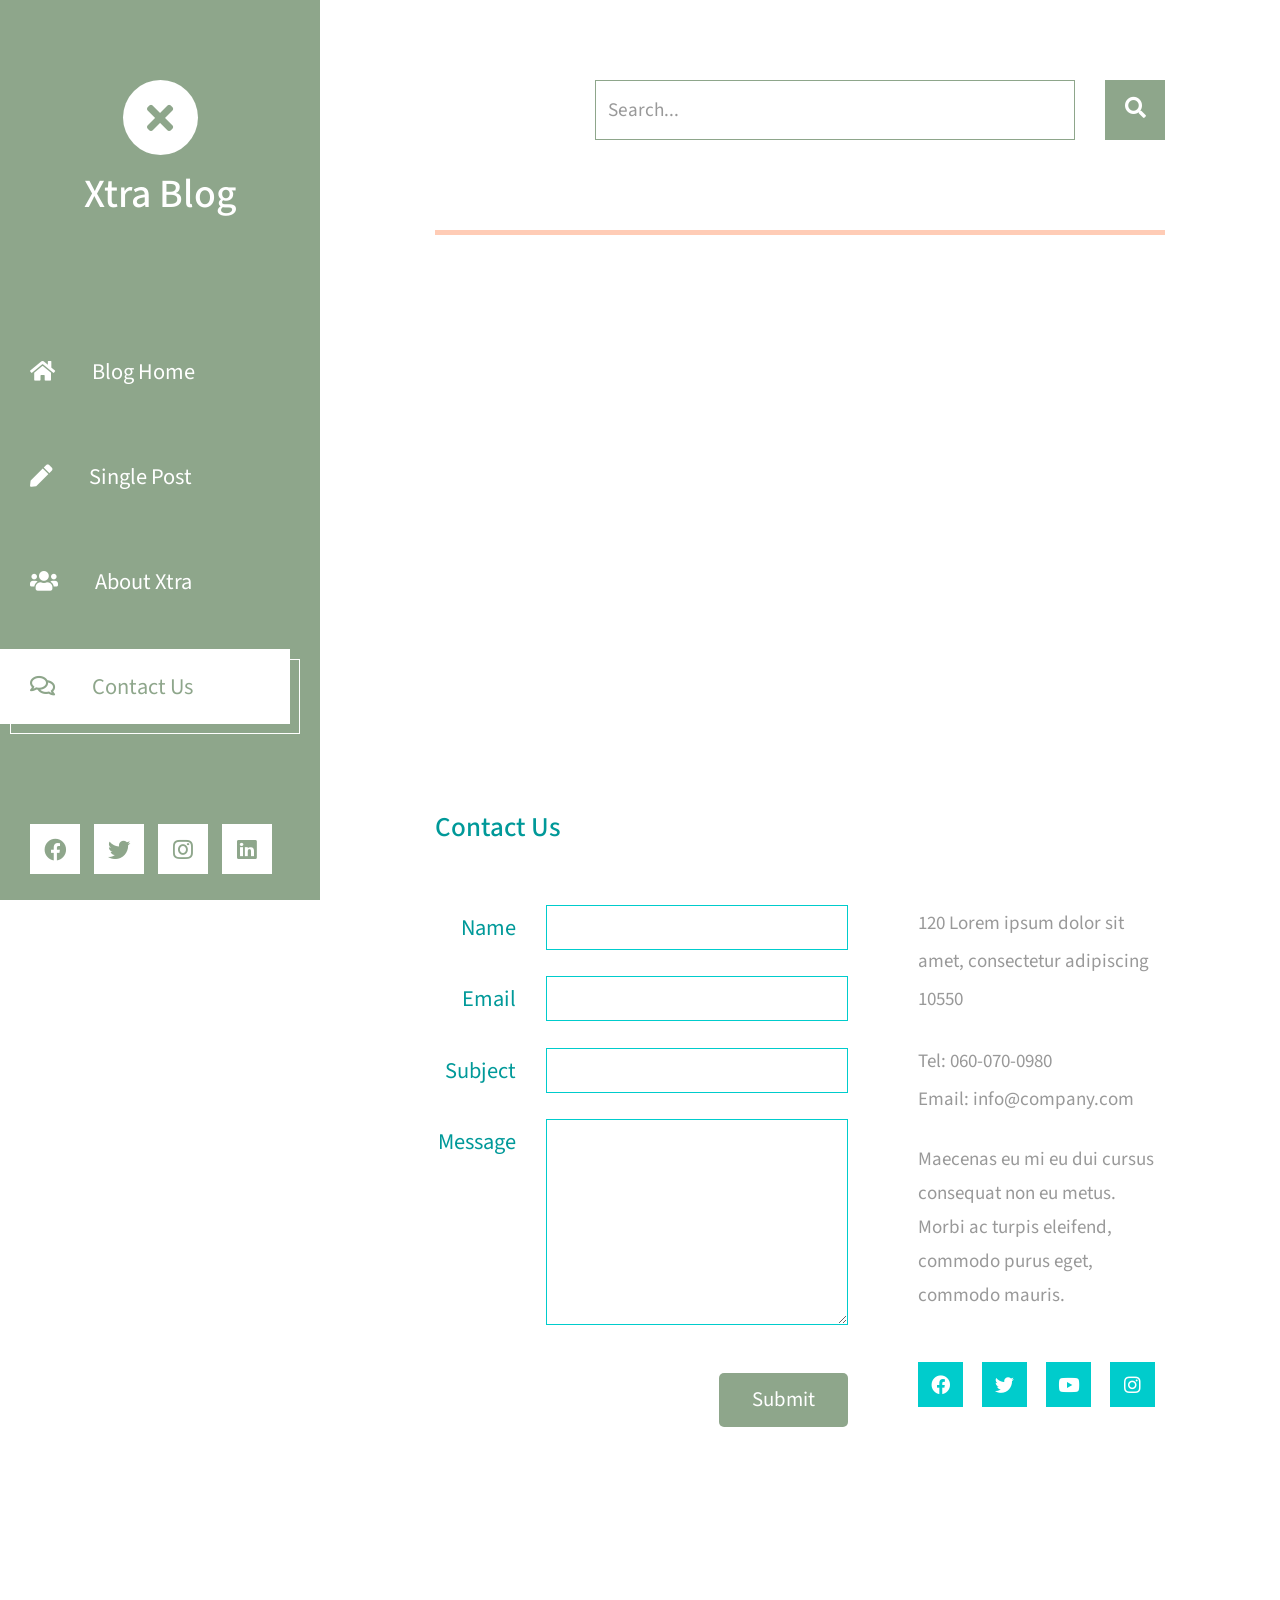
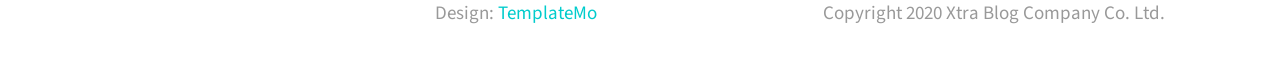
==== contact.html @ 541dd895 "v2, use this" ====
<!DOCTYPE html>
<html lang="en">
<head>
	<meta charset="UTF-8">
	<meta name="viewport" content="width=device-width, initial-scale=1.0">
	<title>Xtra Blog</title>
	<link rel="stylesheet" href="fontawesome/css/all.min.css"> <!-- https://fontawesome.com/ -->
	<link href="https://fonts.googleapis.com/css2?family=Source+Sans+Pro&display=swap" rel="stylesheet"> <!-- https://fonts.google.com/ -->
    <link href="css/bootstrap.min.css" rel="stylesheet">
    <link href="css/templatemo-xtra-blog.css" rel="stylesheet">
<!--
    
TemplateMo 553 Xtra Blog

https://templatemo.com/tm-553-xtra-blog

-->
</head>
<body>
	<header class="tm-header" id="tm-header">
        <div class="tm-header-wrapper">
            <button class="navbar-toggler" type="button" aria-label="Toggle navigation">
                <i class="fas fa-bars"></i>
            </button>
            <div class="tm-site-header">
                <div class="mb-3 mx-auto tm-site-logo"><i class="fas fa-times fa-2x"></i></div>            
                <h1 class="text-center">Xtra Blog</h1>
            </div>
            <nav class="tm-nav" id="tm-nav">            
                <ul>
                    <li class="tm-nav-item"><a href="index.html" class="tm-nav-link">
                        <i class="fas fa-home"></i>
                        Blog Home
                    </a></li>
                    <li class="tm-nav-item"><a href="post.html" class="tm-nav-link">
                        <i class="fas fa-pen"></i>
                        Single Post
                    </a></li>
                    <li class="tm-nav-item"><a href="about.html" class="tm-nav-link">
                        <i class="fas fa-users"></i>
                        About Xtra
                    </a></li>
                    <li class="tm-nav-item active"><a href="contact.html" class="tm-nav-link">
                        <i class="far fa-comments"></i>
                        Contact Us
                    </a></li>
                </ul>
            </nav>
            <div class="tm-mb-65">
                <a href="https://facebook.com" class="tm-social-link">
                    <i class="fab fa-facebook tm-social-icon"></i>
                </a>
                <a href="https://twitter.com" class="tm-social-link">
                    <i class="fab fa-twitter tm-social-icon"></i>
                </a>
                <a href="https://instagram.com" class="tm-social-link">
                    <i class="fab fa-instagram tm-social-icon"></i>
                </a>
                <a href="https://linkedin.com" class="tm-social-link">
                    <i class="fab fa-linkedin tm-social-icon"></i>
                </a>
            </div>
            <p class="tm-mb-80 pr-5 text-white">
                Xtra Blog is a multi-purpose HTML template from TemplateMo website. Left side is a sticky menu bar. Right side content will scroll up and down.
            </p>
        </div>
    </header>
    <div class="container-fluid">
        <main class="tm-main">
            <!-- Search form -->
            <div class="row tm-row">
                <div class="col-12">
                    <form method="GET" class="form-inline tm-mb-80 tm-search-form">                
                        <input class="form-control tm-search-input" name="query" type="text" placeholder="Search..." aria-label="Search">
                        <button class="tm-search-button" type="submit">
                            <i class="fas fa-search tm-search-icon" aria-hidden="true"></i>
                        </button>                                
                    </form>
                </div>                
            </div>            
            <div class="row tm-row tm-mb-45">
                <div class="col-12">
                    <hr class="tm-hr-primary tm-mb-55">
                    <div class="gmap_canvas"> <!-- Google Map -->
                        <iframe width="100%" height="477" id="gmap_canvas"
                            src="https://maps.google.com/maps?q=Av.+L%C3%BAcio+Costa,+Rio+de+Janeiro+-+RJ,+Brazil&t=&z=13&ie=UTF8&iwloc=&output=embed"
                            frameborder="0" scrolling="no" marginheight="0" marginwidth="0"></iframe>
                    </div>
                </div>                
            </div>
            <div class="row tm-row tm-mb-120">
                <div class="col-12">
                    <h2 class="tm-color-primary tm-post-title tm-mb-60">Contact Us</h2>
                </div>
                <div class="col-lg-7 tm-contact-left">
                    <form method="POST" action="" class="mb-5 ml-auto mr-0 tm-contact-form">                        
                        <div class="form-group row mb-4">
                            <label for="name" class="col-sm-3 col-form-label text-right tm-color-primary">Name</label>
                            <div class="col-sm-9">
                                <input class="form-control mr-0 ml-auto" name="name" id="name" type="text" required>                            
                            </div>
                        </div>
                        <div class="form-group row mb-4">
                            <label for="email" class="col-sm-3 col-form-label text-right tm-color-primary">Email</label>
                            <div class="col-sm-9">
                                <input class="form-control mr-0 ml-auto" name="email" id="email" type="email" required>
                            </div>
                        </div>
                        <div class="form-group row mb-4">
                            <label for="subject" class="col-sm-3 col-form-label text-right tm-color-primary">Subject</label>
                            <div class="col-sm-9">
                                <input class="form-control mr-0 ml-auto" name="subject" id="subject" type="text" required>
                            </div>
                        </div>
                        <div class="form-group row mb-5">
                            <label for="message" class="col-sm-3 col-form-label text-right tm-color-primary">Message</label>
                            <div class="col-sm-9">
                                <textarea class="form-control mr-0 ml-auto" name="message" id="message" rows="8" required></textarea>                                
                            </div>
                        </div>
                        <div class="form-group row text-right">
                            <div class="col-12">
                                <button class="tm-btn tm-btn-primary tm-btn-small">Submit</button>                        
                            </div>                            
                        </div>                                
                    </form>
                </div>
                <div class="col-lg-5 tm-contact-right">
                    <address class="mb-4 tm-color-gray">
                        120 Lorem ipsum dolor sit amet,
                        consectetur adipiscing 10550
                    </address>
                    <span class="d-block">
                        Tel:
                        <a href="tel:060-070-0980" class="tm-color-gray">060-070-0980</a>
                    </span>
                    <span class="mb-4 d-block">
                        Email:
                        <a href="mailto:info@company.com" class="tm-color-gray">info@company.com</a>
                    </span>
                    <p class="mb-5 tm-line-height-short">
                        Maecenas eu mi eu dui cursus
                        consequat non eu metus. Morbi ac
                        turpis eleifend, commodo purus
                        eget, commodo mauris.
                    </p>
                    <ul class="tm-social-links">
                        <li class="mb-2">
                            <a href="https://facebook.com" class="d-flex align-items-center justify-content-center">
                                <i class="fab fa-facebook"></i>
                            </a>
                        </li>
                        <li class="mb-2">
                            <a href="https://twitter.com" class="d-flex align-items-center justify-content-center">
                                <i class="fab fa-twitter"></i>
                            </a>
                        </li>
                        <li class="mb-2">
                            <a href="https://youtube.com" class="d-flex align-items-center justify-content-center">
                                <i class="fab fa-youtube"></i>
                            </a>
                        </li>
                        <li class="mb-2">
                            <a href="https://instagram.com" class="d-flex align-items-center justify-content-center mr-0">
                                <i class="fab fa-instagram"></i>
                            </a>
                        </li>
                    </ul>
                </div>
            </div>      
            <footer class="row tm-row">
                <div class="col-md-6 col-12 tm-color-gray">
                    Design: <a rel="nofollow" target="_parent" href="https://templatemo.com" class="tm-external-link">TemplateMo</a>
                </div>
                <div class="col-md-6 col-12 tm-color-gray tm-copyright">
                    Copyright 2020 Xtra Blog Company Co. Ltd.
                </div>
            </footer>
        </main>
    </div>
    <script src="js/jquery.min.js"></script>
    <script src="js/templatemo-script.js"></script>
</body>
</html>
---- css/templatemo-xtra-blog.css ----
/*

TemplateMo 553 Xtra Blog

https://templatemo.com/tm-553-xtra-blog

*/

html { overflow-x: hidden; }

body {
    margin: 0;
    padding: 0;
    font-family: 'Source Sans Pro', sans-serif;
    font-size: 19px;
    line-height: 2em;
    overflow-x: hidden;
}

p, span { color: #999; }
hr { 
    border-top-color: #CCC; 
    margin-top: 10px;
    margin-bottom: 10px;
}
.form-control::-webkit-input-placeholder { color: #999; }  
.form-control:-ms-input-placeholder { color: #999; }  
.form-control::placeholder { color: #999; }

.tm-header {
    background-color: #8EA68B;
    color: white;
    
    position: fixed;
    top: 0;
    left: 0;
    bottom: 0;
    z-index: 100;
    width: 400px;
    overflow-y: visible;     
}

.tm-header-wrapper {
    overflow-y: scroll;
    scrollbar-width: none;
    -ms-overflow-style: none;
    padding: 30px;
    width: 100%;
    height: 100%; 
}

.tm-header-wrapper::-webkit-scrollbar {
    width: 0;
    height: 0;
}

.tm-site-header {
    margin-top: 50px;
    margin-bottom: 115px;
}

.tm-site-logo {
    width: 75px;
    height: 75px;
    border-radius: 50%;
    background-color: white;    
    display: flex;
    align-items: center;
    justify-content: center;
}

.tm-site-logo i { color: #8EA68B; }

.tm-main {
    margin-left: 400px;
    padding: 80px 100px 25px;
}

.tm-post { max-width: 470px; }

.tm-row {
    max-width: 980px;
    justify-content: space-between;
}

.tm-nav { margin-bottom: 100px; }

.tm-nav-item {
    list-style: none;
    margin-bottom: 30px;
}

.tm-nav-link {
    color: white;
    background-color: transparent;
    height: 75px;
    width: 100%;
    max-width: 300px;    
    display: flex;
    align-items: center;
    font-size: 1.4rem;
    padding: 30px;
}

.tm-nav-item:hover .tm-nav-link,
.tm-nav-item.active .tm-nav-link
 {
    color: #8EA68B;
    background-color: white;
    text-decoration: none;
}

.tm-nav ul { position: relative; }

.tm-nav-item:hover:after,
.tm-nav-item.active:after {
    content: '';
    width: 100%;
    max-width: 300px;    
    height: 75px;
    display: block;
    border: 1px solid white;
    margin-left: 10px;
    margin-top: -65px;
    position: absolute;
    z-index: -1000;
}

.tm-nav-link i { margin-right: 37px; }

ul { 
    margin: 0; 
    padding: 0;
}

.tm-nav { margin-left: -30px; }

.tm-social-link {
    display: inline-block;
    background-color: white;    
    font-size: 1.4rem;
    width: 50px;
    height: 50px;
    text-align: center;
    padding-top: 8px; 
    margin-right: 15px;   
    margin-bottom: 15px;
}

.tm-social-icon { 
    color: #8EA68B;    
    transition: all 0.3s ease;
}

.tm-social-link:hover .tm-social-icon.fa-facebook { color: #3b5998; }
.tm-social-link:hover .tm-social-icon.fa-twitter { color: #00acee; }
.tm-social-link:hover .tm-social-icon.fa-instagram { color: #3f729b; }
.tm-social-link:hover .tm-social-icon.fa-linkedin { color: #0e76a8; }
.navbar-toggler { display: none; }

.tm-search-form {
    display: flex;
    align-items: center;
    justify-content: flex-end;
}

.form-inline .form-control.tm-search-input {
    display: block;
    height: 60px;
    width: 480px;
    margin-right: 30px;
    border-radius: 0;
    border-color: #8EA68B;
    font-size: 1.2rem;
}

.tm-search-button {
    width: 60px;
    height: 60px;
    border: none;
    background-color: #8EA68B;
    transition: all 0.3s ease;
}

.tm-search-button:hover { background-color: #09b6b6; }

.tm-search-icon {
    color: white;
    font-size: 1.3rem;
}

.tm-post-link {
    display: block;
    position: relative;
	cursor: pointer;
}

.tm-post-link-inner {
    overflow: hidden;
    background: #3085a3;
}

.tm-post-link img {
    position: relative;
	display: block;
	min-height: 100%;
	max-width: 100%;
	opacity: 0.8;
}

.effect-lily img {
	max-width: none;
	width: -webkit-calc(100% + 50px);
	width: calc(100% + 50px);
	opacity: 0.7;
	-webkit-transition: opacity 0.35s, -webkit-transform 0.35s;
	transition: opacity 0.35s, transform 0.35s;
	-webkit-transform: translate3d(-40px,0, 0);
	transform: translate3d(-40px,0,0);
}

.effect-lily:hover img { opacity: 1; }

.effect-lily:hover img {
    -webkit-transform: translate3d(0,0,0);
	transform: translate3d(0,0,0);
}

.tm-post { margin-bottom: 75px; }

.tm-new-badge {
    top: 25px;
    right: -10px;
    background-color: #0CC;
    color: white;
    padding: 5px 20px;
}

.tm-post-title {
    font-size: 1.7rem;
    transition: all 0.3s ease;
}

.tm-h3 {
    font-size: 1.3rem;
    color: #999;
}

.tm-post-link:hover .tm-post-title { color: #8EA68B; }

.tm-btn {
    display: inline-block;
    border-radius: 5px;
    font-size: 1.3rem;
    transition: all 0.3s ease;
}

.tm-btn-primary {    
    background-color: #8EA68B;
    color: white;  
    padding: 8px 43px;
    border: none;
}

.tm-btn-small { padding: 8px 33px; }

.tm-btn-primary:hover {
    background-color: #D6DFD5;
    color: white;
}

.tm-paging-nav ul li {
    list-style: none;
    display: inline-block;
    margin-right: 10px;
}

.tm-paging-nav ul li:last-child { margin-right: 0; }

.tm-paging-link {
    background-color: #F0F0F0;
    color: #999;
    width: 50px;
    height: 50px;
    display: flex;
    align-items: center;
    justify-content: center;    
}

.tm-paging-item .tm-paging-link:hover,
.tm-paging-item.active .tm-paging-link {
    background-color: #0CC;
    color: white;
}

.tm-btn.disabled {
    background-color: #F0F0F0;
    color: #999;
    cursor: not-allowed;
}

.tm-external-link { color: #0CC; }
.tm-external-link:hover { color: #09b6b6; }

.tm-paging-wrapper {
    display: flex;
    justify-content: flex-end;
    align-items: center;
}

.tm-prev-next-wrapper,
.tm-paging-wrapper {
    flex: 0 0 50%;
    max-width: 50%;
    padding-left: 15px;
    padding-right: 15px;
}

.tm-copyright { text-align: right; }

/* Single Post page */
hr.tm-hr-primary { border-top: 5px solid rgb(255, 204, 182); }

video {
    width: 100%;
    height: auto;
}

.tm-comment {
    display: flex;
    align-items: flex-start;
}

.tm-comment-figure {
    margin-top: 10px;
    margin-right: 30px;
}

.tm-comment-reply { padding-left: 37px; }

.form-control {
    height: 45px;
    border-color: #0CC;
    border-radius: 0;
}

.tm-comment-form { max-width: 360px; }
.tm-category-list { list-style-type: none; }
figure { margin: 0; }
figcaption { line-height: 1.4; }

.tm-post-full { max-width: 600px; }

.tm-post-sidebar {
    max-width: 280px;
    margin-left: auto;
    margin-right: 0;
}

.tm-pt-20 { padding-top: 20px; }
.tm-pt-30 { padding-top: 30px; }
.tm-pt-45 { padding-top: 45px; }
.tm-pt-60 { padding-top: 60px; }
.tm-mb-40 { margin-bottom: 40px; }
.tm-mb-45 { margin-bottom: 45px; }
.tm-mb-55 { margin-bottom: 55px; }
.tm-mb-60 { margin-bottom: 60px; }
.tm-mb-65 { margin-bottom: 65px; }
.tm-mb-75 { margin-bottom: 75px; }
.tm-mb-80 { margin-bottom: 80px; }
.tm-mb-120 { margin-bottom: 120px; }
.tm-mt-40 { margin-top: 40px; }
.tm-mt-100 { margin-top: 100px; }
.tm-mr-20 { margin-right: 20px; }
.tm-color-primary, span.tm-color-primary { color: #099; }
a.tm-color-gray, .tm-color-gray { color: #999; }
a.tm-color-gray:hover { color: #099; }
.tm-bg-gray { background-color: #F3F4F5; }
button:focus { outline: none; }
a:hover { 
    text-decoration: none; 
    color: #048c8c;
}

a:hover figcaption { color: #056767; }
.img-thumbnail { max-width: none; }
.tm-about-pad { padding: 40px 35px; }
.tm-person { max-width: 430px; }
.tm-line-height-short { line-height: 1.8; }

.gmap_canvas {
    overflow:hidden;
    background:none!important;
    height:477px;
    width:100%;
}

.tm-social-links li { 
    list-style: none; 
    display: inline-block;
}

.tm-social-links li a {
    display: block;
    color: white;
    background-color: #0CC;
    width: 45px;
    height: 45px;    
    margin-right: 15px;    
}

.tm-social-links li a i { transition: all 0.3s ease; }
.tm-social-links li a:hover i.fa-facebook { color: #3b5998; }
.tm-social-links li a:hover i.fa-twitter { color: #00acee; }
.tm-social-links li a:hover i.fa-youtube { color: #c4302b; }
.tm-social-links li a:hover i.fa-instagram { color: #3f729b; }

.tm-contact-right { padding-left: 55px; }
.tm-contact-form { max-width: 488px; }

.tm-contact-form input,
.tm-contact-form textarea {
    max-width: 360px;
}

.tm-contact-form label { font-size: 1.4rem; }
.tm-contact-form .form-group { display: flex; }

@media (max-width: 1540px) {
    .tm-header { width: 320px; }

    .tm-main {
        margin-left: 320px;
        width: calc(100% - 320px);
    }
}

@media (max-width: 1300px) {
    .tm-about-col {
        flex: 0 0 100%;
        max-width: 100%;
        margin-bottom: 30px;
    }
}

@media (max-width: 1288px) {
    .tm-social-link { margin-right: 10px; }
}

@media (max-width: 1199px) {
    .tm-post-sidebar { max-width: 440px; }
    .form-inline .form-control.tm-search-input { width: 420px; }
}

@media (max-width: 1086px) {
    .form-inline .form-control.tm-search-input {
        width: 80%;
        margin-right: 15px;
    }
}

/* Hide sidebar */
@media (max-width: 991px) {
    .tm-header {
        width: 320px;
        left: -320px;        
        transition: all 0.3s ease;
    }

    .tm-header.show { left: 0; }
    .tm-header-wrapper { padding: 15px; }

    .navbar-toggler {
        display: block;
        position: fixed;
        left: 0;
        top: 0;
        background-color: rgba(56, 204, 204, 0.75);
        color: white;
        padding: 10px 15px;
        transition: all 0.3s ease;
        border-radius: 0;
        top: 5px;
    }

    .tm-header.show .navbar-toggler { left: 320px; }

    .tm-main {
        margin-left: 0;
        padding: 50px 40px;
        width: 100%;
    }

    .tm-post-sidebar {
        margin-left: 0;
        margin-right: auto;
    }

    .tm-person-col { width: 50%; }
    .tm-person { flex-direction: row; }

    .tm-contact-left {
        flex: 0 0 58.333333%;
        max-width: 58.333333%;
    }

    .tm-contact-right {
        flex: 0 0 41.666667%;
        max-width: 41.666667%;
    }

    .tm-post-full { max-width: none; }
}

@media (max-width: 767px) {
    .form-inline .form-control.tm-search-input {
        width: 70%;
        max-width: 375px;
        margin-right: 15px;
    }

    .tm-search-form { justify-content: flex-start; }
    .tm-main { padding: 60px 10px; }

    .tm-prev-next-wrapper,
    .tm-paging-wrapper {
        flex: 0 0 100%;
        max-width: 100%;
    }

    .tm-paging-wrapper { 
        margin-top: 50px; 
        justify-content: flex-start;
    }

    .tm-copyright { text-align: left; }
}

@media (max-width: 1199px) and (min-width: 992px) {
    .tm-person-col,
    .tm-contact-left,
    .tm-contact-right {
        flex: 0 0 100%;
        max-width: 100%;
    }

    .tm-contact-right { padding-left: 15px; }

    .tm-post-col,
    .tm-aside-col {
        flex: 0 0 100%;
        max-width: 100%;
    }

    .tm-post-sidebar {
        margin-left: 0;
        margin-right: auto;
    }
}

@media (max-width: 709px) {
    .tm-person-col { width: 100%; }
}

@media (max-width: 991px) and (min-width: 826px) {
    .tm-about-col {
        flex: 0 0 33.3333%;
        max-width: 33.3333%;
    }

    .tm-person { flex-direction: row; }
}

@media (max-width: 630px) {
    .tm-contact-left,
    .tm-contact-right {
        flex: 0 0 100%;
        max-width: 100%;
    }

    .tm-contact-right { padding-left: 15px; }
}

@media (max-width: 575px) {
    .tm-contact-form input, 
    .tm-contact-form textarea {
        max-width: 100%;
    }
}

@media (max-width: 480px) {
    .tm-person-col { width: 100%; }
    .tm-person { flex-direction: row; }
}

@media (max-width: 380px) {
    .tm-person img { max-width: 120px; }
}
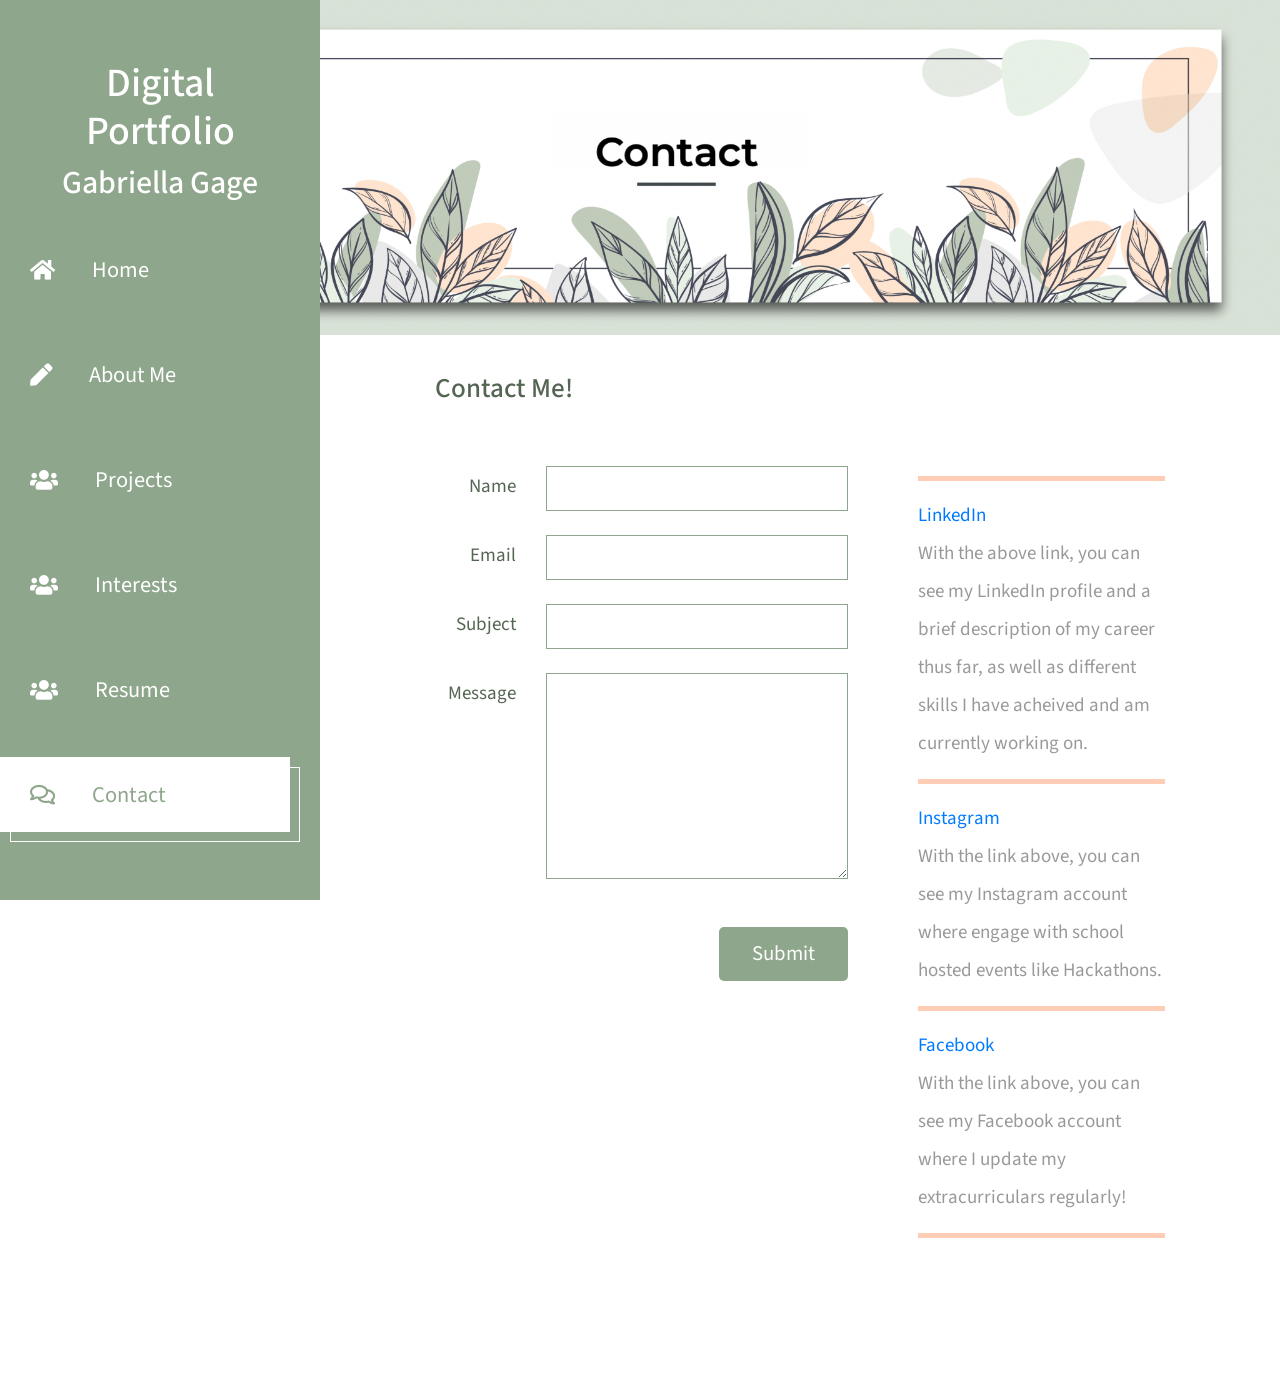
==== commit eb7c6388: "finished contact" ====
--- a/contact.html
+++ b/contact.html
@@ -3,18 +3,11 @@
 <head>
 	<meta charset="UTF-8">
 	<meta name="viewport" content="width=device-width, initial-scale=1.0">
-	<title>Xtra Blog</title>
+	<title>CSCI 3112 Digital Portfolio</title>
 	<link rel="stylesheet" href="fontawesome/css/all.min.css"> <!-- https://fontawesome.com/ -->
 	<link href="https://fonts.googleapis.com/css2?family=Source+Sans+Pro&display=swap" rel="stylesheet"> <!-- https://fonts.google.com/ -->
     <link href="css/bootstrap.min.css" rel="stylesheet">
     <link href="css/templatemo-xtra-blog.css" rel="stylesheet">
-<!--
-    
-TemplateMo 553 Xtra Blog
-
-https://templatemo.com/tm-553-xtra-blog
-
--->
 </head>
 <body>
 	<header class="tm-header" id="tm-header">
@@ -23,77 +16,61 @@
                 <i class="fas fa-bars"></i>
             </button>
             <div class="tm-site-header">
-                <div class="mb-3 mx-auto tm-site-logo"><i class="fas fa-times fa-2x"></i></div>            
-                <h1 class="text-center">Xtra Blog</h1>
+                <h1 class="text-center">Digital Portfolio</h1>
+                <h2 class="text-center">Gabriella Gage</h2>
             </div>
             <nav class="tm-nav" id="tm-nav">            
                 <ul>
-                    <li class="tm-nav-item"><a href="index.html" class="tm-nav-link">
+                    <li class="tm-nav-item "><a href="index.html" class="tm-nav-link">
                         <i class="fas fa-home"></i>
-                        Blog Home
+                        Home
                     </a></li>
                     <li class="tm-nav-item"><a href="post.html" class="tm-nav-link">
                         <i class="fas fa-pen"></i>
-                        Single Post
+                        About Me
                     </a></li>
-                    <li class="tm-nav-item"><a href="about.html" class="tm-nav-link">
+                    <li class="tm-nav-item"><a href="projects.html" class="tm-nav-link">
                         <i class="fas fa-users"></i>
-                        About Xtra
+                        Projects
+                    </a></li>
+                    <li class="tm-nav-item"><a href="interests.html" class="tm-nav-link">
+                        <i class="fas fa-users"></i>
+                        Interests
+                    </a></li>
+                    <li class="tm-nav-item"><a href="resume.html" class="tm-nav-link">
+                        <i class="fas fa-users"></i>
+                        Resume
                     </a></li>
                     <li class="tm-nav-item active"><a href="contact.html" class="tm-nav-link">
                         <i class="far fa-comments"></i>
-                        Contact Us
+                        Contact
                     </a></li>
                 </ul>
             </nav>
-            <div class="tm-mb-65">
-                <a href="https://facebook.com" class="tm-social-link">
+            <div align="center" class="tm-mb-65">
+                <a rel="nofollow" href="https://www.facebook.com/ella.gage.7" class="tm-social-link">
                     <i class="fab fa-facebook tm-social-icon"></i>
                 </a>
-                <a href="https://twitter.com" class="tm-social-link">
-                    <i class="fab fa-twitter tm-social-icon"></i>
-                </a>
-                <a href="https://instagram.com" class="tm-social-link">
+                <a href="https://www.instagram.com/ella.gage/" class="tm-social-link">
                     <i class="fab fa-instagram tm-social-icon"></i>
                 </a>
-                <a href="https://linkedin.com" class="tm-social-link">
+                <a href="https://www.linkedin.com/in/ella-gage-0572691b6" class="tm-social-link">
                     <i class="fab fa-linkedin tm-social-icon"></i>
                 </a>
             </div>
-            <p class="tm-mb-80 pr-5 text-white">
-                Xtra Blog is a multi-purpose HTML template from TemplateMo website. Left side is a sticky menu bar. Right side content will scroll up and down.
-            </p>
         </div>
     </header>
+    <img align="right" src="contact.png" width="1200">
     <div class="container-fluid">
         <main class="tm-main">
-            <!-- Search form -->
-            <div class="row tm-row">
-                <div class="col-12">
-                    <form method="GET" class="form-inline tm-mb-80 tm-search-form">                
-                        <input class="form-control tm-search-input" name="query" type="text" placeholder="Search..." aria-label="Search">
-                        <button class="tm-search-button" type="submit">
-                            <i class="fas fa-search tm-search-icon" aria-hidden="true"></i>
-                        </button>                                
-                    </form>
-                </div>                
-            </div>            
-            <div class="row tm-row tm-mb-45">
-                <div class="col-12">
-                    <hr class="tm-hr-primary tm-mb-55">
-                    <div class="gmap_canvas"> <!-- Google Map -->
-                        <iframe width="100%" height="477" id="gmap_canvas"
-                            src="https://maps.google.com/maps?q=Av.+L%C3%BAcio+Costa,+Rio+de+Janeiro+-+RJ,+Brazil&t=&z=13&ie=UTF8&iwloc=&output=embed"
-                            frameborder="0" scrolling="no" marginheight="0" marginwidth="0"></iframe>
-                    </div>
-                </div>                
-            </div>
+
             <div class="row tm-row tm-mb-120">
                 <div class="col-12">
-                    <h2 class="tm-color-primary tm-post-title tm-mb-60">Contact Us</h2>
+                    <br>
+                    <h2 class="tm-color-primary tm-post-title tm-mb-60">Contact Me!</h2>
                 </div>
-                <div class="col-lg-7 tm-contact-left">
-                    <form method="POST" action="" class="mb-5 ml-auto mr-0 tm-contact-form">                        
+                <div class="col-lg-7 tm-contact-left">  
+                    <form action="https://formspree.io/f/xnqywnrk" method="POST">
                         <div class="form-group row mb-4">
                             <label for="name" class="col-sm-3 col-form-label text-right tm-color-primary">Name</label>
                             <div class="col-sm-9">
@@ -120,62 +97,26 @@
                         </div>
                         <div class="form-group row text-right">
                             <div class="col-12">
-                                <button class="tm-btn tm-btn-primary tm-btn-small">Submit</button>                        
+                                <button type="submit" class="tm-btn tm-btn-primary tm-btn-small">Submit</button>                        
                             </div>                            
-                        </div>                                
-                    </form>
+                        </div>
+                    </form>                                                    
                 </div>
                 <div class="col-lg-5 tm-contact-right">
-                    <address class="mb-4 tm-color-gray">
-                        120 Lorem ipsum dolor sit amet,
-                        consectetur adipiscing 10550
-                    </address>
-                    <span class="d-block">
-                        Tel:
-                        <a href="tel:060-070-0980" class="tm-color-gray">060-070-0980</a>
-                    </span>
-                    <span class="mb-4 d-block">
-                        Email:
-                        <a href="mailto:info@company.com" class="tm-color-gray">info@company.com</a>
-                    </span>
-                    <p class="mb-5 tm-line-height-short">
-                        Maecenas eu mi eu dui cursus
-                        consequat non eu metus. Morbi ac
-                        turpis eleifend, commodo purus
-                        eget, commodo mauris.
-                    </p>
-                    <ul class="tm-social-links">
-                        <li class="mb-2">
-                            <a href="https://facebook.com" class="d-flex align-items-center justify-content-center">
-                                <i class="fab fa-facebook"></i>
-                            </a>
-                        </li>
-                        <li class="mb-2">
-                            <a href="https://twitter.com" class="d-flex align-items-center justify-content-center">
-                                <i class="fab fa-twitter"></i>
-                            </a>
-                        </li>
-                        <li class="mb-2">
-                            <a href="https://youtube.com" class="d-flex align-items-center justify-content-center">
-                                <i class="fab fa-youtube"></i>
-                            </a>
-                        </li>
-                        <li class="mb-2">
-                            <a href="https://instagram.com" class="d-flex align-items-center justify-content-center mr-0">
-                                <i class="fab fa-instagram"></i>
-                            </a>
-                        </li>
-                    </ul>
+                    
+                    <hr class="mb-3 tm-hr-primary">
+                    <a href="https://www.linkedin.com/in/ella-gage-0572691b6">LinkedIn</a>
+                    <p>With the above link, you can see my LinkedIn profile and a brief description of my career 
+                        thus far, as well as different skills I have acheived and am currently working on.</p>
+                    <hr class="mb-3 tm-hr-primary">
+                    <a href="https://www.instagram.com/ella.gage/">Instagram</a>
+                    <p>With the link above, you can see my Instagram account where engage with school hosted events like Hackathons.</p>
+                    <hr class="mb-3 tm-hr-primary">
+                    <a href="https://www.facebook.com/ella.gage.7">Facebook</a>
+                    <p>With the link above, you can see my Facebook account where I update my extracurriculars regularly!</p>
+                    <hr class="mb-3 tm-hr-primary">
                 </div>
             </div>      
-            <footer class="row tm-row">
-                <div class="col-md-6 col-12 tm-color-gray">
-                    Design: <a rel="nofollow" target="_parent" href="https://templatemo.com" class="tm-external-link">TemplateMo</a>
-                </div>
-                <div class="col-md-6 col-12 tm-color-gray tm-copyright">
-                    Copyright 2020 Xtra Blog Company Co. Ltd.
-                </div>
-            </footer>
         </main>
     </div>
     <script src="js/jquery.min.js"></script>
--- a/css/templatemo-xtra-blog.css
+++ b/css/templatemo-xtra-blog.css
@@ -55,8 +55,8 @@
 }
 
 .tm-site-header {
-    margin-top: 50px;
-    margin-bottom: 115px;
+    margin-top: 30px;
+    margin-bottom: 30px;
 }
 
 .tm-site-logo {
@@ -340,7 +340,7 @@
 
 .form-control {
     height: 45px;
-    border-color: #0CC;
+    border-color: #8EA68B;
     border-radius: 0;
 }
 
@@ -365,14 +365,14 @@
 .tm-mb-45 { margin-bottom: 45px; }
 .tm-mb-55 { margin-bottom: 55px; }
 .tm-mb-60 { margin-bottom: 60px; }
-.tm-mb-65 { margin-bottom: 65px; }
+.tm-mb-65 { margin-bottom: 50px; }
 .tm-mb-75 { margin-bottom: 75px; }
 .tm-mb-80 { margin-bottom: 80px; }
 .tm-mb-120 { margin-bottom: 120px; }
 .tm-mt-40 { margin-top: 40px; }
 .tm-mt-100 { margin-top: 100px; }
 .tm-mr-20 { margin-right: 20px; }
-.tm-color-primary, span.tm-color-primary { color: #099; }
+.tm-color-primary, span.tm-color-primary { color: #556553; }
 a.tm-color-gray, .tm-color-gray { color: #999; }
 a.tm-color-gray:hover { color: #099; }
 .tm-bg-gray { background-color: #F3F4F5; }
